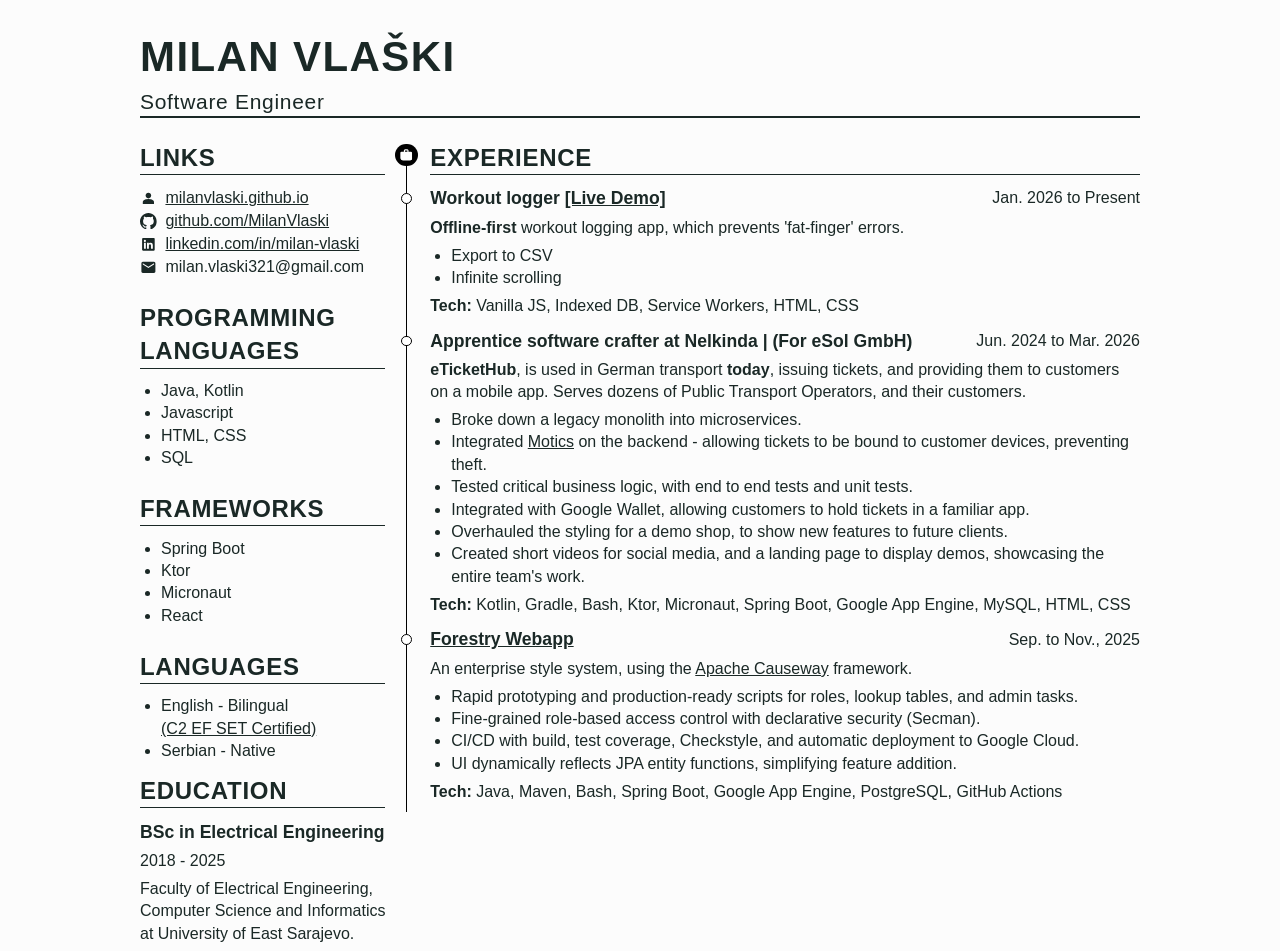
==== docs/index.html @ b19a23e2 "feat: docs not src" ====
<!DOCTYPE html>
<html lang="en">

<head>
    <meta charset="UTF-8">
    <meta name="viewport" content="width=device-width, initial-scale=1.0">
    <link rel="stylesheet" href="style.css">
    <title>Milan Vlaški</title>
</head>

<body>
    <!-- svg icons-->
    <svg style="display: none;">
        <symbol id="icon-mail" viewBox="0 -960 960 960">
            <path d="M160-160q-33 0-56.5-23.5T80-240v-480q0-33 23.5-56.5T160-800h640q33 0 56.5 23.5T880-720v480q0 33-23.5 56.5T800-160H160Zm320-280 320-200v-80L480-520 160-720v80l320 200Z" />
        </symbol>
        <symbol id="icon-linkedin" viewBox="0 0 1024 1024">
            <path d="M782.293333 782.464H668.586667v-178.218667c0-42.496-0.853333-97.194667-59.306667-97.194666-59.264 0-68.309333 46.250667-68.309333 94.08v181.333333h-113.749334V416h109.226667v49.92h1.493333c15.274667-28.757333 52.394667-59.178667 107.861334-59.178667 115.2 0 136.533333 75.861333 136.533333 174.549334v201.173333zM298.794667 365.866667a65.962667 65.962667 0 0 1-66.048-66.090667 66.048 66.048 0 1 1 66.005333 66.090667z m57.002666 416.597333H241.749333V416H355.84v366.464zM839.253333 128H184.704C153.301333 128 128 152.746667 128 183.338667v657.322666C128 871.253333 153.344 896 184.661333 896h654.421334C870.4 896 896 871.253333 896 840.661333V183.338667C896 152.746667 870.4 128 839.082667 128h0.128z" />
        </symbol>
        <symbol id="icon-github" viewBox="0 0 24 24">
            <path fill-rule="evenodd" clip-rule="evenodd" d="M12 0C5.37 0 0 5.37 0 12C0 17.31 3.435 21.795 8.205 23.385C8.805 23.49 9.03 23.13 9.03 22.815C9.03 22.53 9.015 21.585 9.015 20.58C6 21.135 5.22 19.845 4.98 19.17C4.845 18.825 4.26 17.76 3.75 17.475C3.33 17.25 2.73 16.695 3.735 16.68C4.68 16.665 5.355 17.55 5.58 17.91C6.66 19.725 8.385 19.215 9.075 18.9C9.18 18.12 9.495 17.595 9.84 17.295C7.17 16.995 4.38 15.96 4.38 11.37C4.38 10.065 4.845 8.985 5.61 8.145C5.49 7.845 5.07 6.615 5.73 4.965C5.73 4.965 6.735 4.65 9.03 6.195C9.99 5.925 11.01 5.79 12.03 5.79C13.05 5.79 14.07 5.925 15.03 6.195C17.325 4.635 18.33 4.965 18.33 4.965C18.99 6.615 18.57 7.845 18.45 8.145C19.215 8.985 19.68 10.05 19.68 11.37C19.68 15.975 16.875 16.995 14.205 17.295C14.64 17.67 15.015 18.39 15.015 19.515C15.015 21.12 15 22.41 15 22.815C15 23.13 15.225 23.505 15.825 23.385C18.2072 22.5808 20.2773 21.0498 21.7438 19.0074C23.2103 16.9651 23.9994 14.5143 24 12C24 5.37 18.63 0 12 0Z" />
        </symbol>
        <symbol id="icon-profile" viewBox="0 -960 960 960">
            <path d="M480-480q-66 0-113-47t-47-113q0-66 47-113t113-47q66 0 113 47t47 113q0 66-47 113t-113 47ZM160-160v-112q0-34 17.5-62.5T224-378q62-31 126-46.5T480-440q66 0 130 15.5T736-378q29 15 46.5 43.5T800-272v112H160Z"/>
        </symbol>
        <symbol id="icon-school" viewBox="0 -960 960 960">
            <path d="M840-280v-276L480-360 40-600l440-240 440 240v320h-80ZM480-120 200-272v-200l280 152 280-152v200L480-120Z"/>
        </symbol>
        <symbol id="icon-work" viewBox="0 -960 960 960">
            <path d="M160-120q-33 0-56.5-23.5T80-200v-440q0-33 23.5-56.5T160-720h160v-80q0-33 23.5-56.5T400-880h160q33 0 56.5 23.5T640-800v80h160q33 0 56.5 23.5T880-640v440q0 33-23.5 56.5T800-120H160Zm240-600h160v-80H400v80Z"/>
        </symbol>
        <symbol id="person" viewBox="0 -960 960 960">
            <path d="M367-527q-47-47-47-113t47-113q47-47 113-47t113 47q47 47 47 113t-47 113q-47 47-113 47t-113-47ZM160-160v-112q0-34 17.5-62.5T224-378q62-31 126-46.5T480-440q66 0 130 15.5T736-378q29 15 46.5 43.5T800-272v112H160Z" />
        </symbol>
    </svg>

    <header>
        <h1>Milan Vlaški</h1>
        <p class="vocation">Software Engineer</p>
    </header>


    <main>


        <aside>

            <section class="links">
                <h2>Links</h2>
                <ul>
                    <li>
                        <svg><use href="#person"></use></svg>
                        <a href="https://milanvlaski.github.io/">milanvlaski.github.io</a>
                    </li>
                    <li>                        
                        <svg><use href="#icon-github"></use></svg>
                        <a href="https://github.com/MilanVlaski" target="_blank" rel="noopener noreferrer">github.com/MilanVlaski</a>
                    </li>
                    <li>                        
                        <svg><use href="#icon-linkedin"></use></svg>
                        <a href="https://linkedin.com/in/milan-vlaski">linkedin.com/in/milan-vlaski</a>
                    </li>
                    <li>
                        <svg><use href="#icon-mail"></use></svg>
                        <span>milan.vlaski321@gmail.com</span>
                    </li>
                </ul>
            </section>

            <!-- <section> -->
            <!-- <h2>Github</h2> -->
            <!-- </section> -->

            <section>
                <h2>Programming<br> Languages</h2>
                <ul>
                    <li>Java, Kotlin</li>
                    <li>Javascript</li>
                    <li>HTML, CSS</li>
                    <li>SQL</li>
                </ul>
            </section>

            <section>
                <h2>Frameworks</h2>
                <ul>
                    <li>Spring Boot</li>
                    <li>Ktor</li>
                    <li>Micronaut</li>
                    <li>React</li>
                </ul>
            </section>

            <section>
                <h2>Languages</h2>
                <ul>
                    <li>English - Bilingual<br>
                        <a href="https://cert.efset.org/SCUx8u">
                            (C2 EF SET Certified)
                        </a>
                    </li>
                    <li>Serbian - Native</li>
                </ul>
            </section>

                <h2>Education</h2>
                <section>
                    <p>
                        <span>BSc in Electrical Engineering</span>
                        
                        <div>2018 - 2025</div>
                    </p>
                    <p>
                        Faculty of Electrical Engineering,<br> Computer Science and Informatics<br> at University of East Sarajevo.
                    </p>
                </section>

        </aside>


        <article>

            <!-- <article>
                <svg><use href="#icon-profile"></use></svg>
                <h2>Profile</h2>
                <p>I build software that solves problems end-to-end.</p>
            </article> -->

            <article class="work-experience">
            <svg><use href="#icon-work"></use></svg>
                <h2>Experience</h2>

                <section>
                    <p>
                        <span>Workout logger <a href="https://milanvlaski.github.io/workout-logger/" target="_blank" rel="noopener noreferrer">[Live Demo]</a></span>
                        <span>Jan. 2026 to Present</span>
                    </p>
                    <p><strong>Offline-first</strong> workout logging app, which prevents 'fat-finger' errors.</p>
                    <ul>
                        <li>Export to CSV</li>
                        <li>Infinite scrolling</li>
                    </ul>
                    <p><strong>Tech: </strong> Vanilla JS, Indexed DB, Service Workers, HTML, CSS</p>
                </section>
                <section>
                    <p>
                        <!-- TODO make this a hgroup > heading + p. Also, everywhere below.-->
                        <span>Apprentice software crafter at Nelkinda | (For eSol GmbH)</span>
                        <span>Jun. 2024 to Mar. 2026</span>
                    </p>
                    <p><strong>eTicketHub</strong>, is used in German transport <strong>today</strong>, issuing tickets, and providing them to customers on a mobile app. Serves dozens of Public Transport Operators, and their customers.</p>
                    <ul>
                        <li>Broke down a legacy monolith into microservices.</li>
                        <li>Integrated <a href="https://www.eticket-deutschland.de/en/motics/" target="_blank" rel="noopener noreferrer">Motics</a> on the backend - allowing tickets to be bound to customer devices, preventing theft.</li>
                        <li>Tested critical business logic, with end to end tests and unit tests.</li>
                        <li>Integrated with Google Wallet, allowing customers to hold tickets in a familiar app.</li>
                        <li>Overhauled the styling for a demo shop, to show new features to future clients.</li>
                        <li>Created short videos for social media, and a landing page to display demos, showcasing the entire team's work.</li>
                    </ul>
                    <p><strong>Tech: </strong>Kotlin, Gradle, Bash, Ktor, Micronaut, Spring Boot, Google App Engine, MySQL, HTML, CSS</p>
                </section>

                <section>
                    <p>
                        <span><a href="https://github.com/MilanVlaski/forestry" target="_blank" rel="noopener noreferrer">Forestry Webapp</a></span>
                        <span>Sep. to Nov., 2025</span>
                    </p>
                    <p>An enterprise style system, using the <a href="https://causeway.apache.org" target="_blank" rel="noopener noreferrer">Apache Causeway</a> framework.</p> 
                    <ul>
                        <li>Rapid prototyping and production-ready scripts for roles, lookup tables, and admin tasks.</li>
                        <li>Fine-grained role-based access control with declarative security (Secman).</li>
                        <li>CI/CD with build, test coverage, Checkstyle, and automatic deployment to Google Cloud.</li>
                        <li>UI dynamically reflects JPA entity functions, simplifying feature addition.</li>
                    </ul>
                    <p><strong>Tech: </strong>Java, Maven, Bash, Spring Boot, Google App Engine, PostgreSQL, GitHub Actions</p>
                </section>

                <!-- <section>
                    <p>
                        <span><a href="https://github.com/MilanVlaski/RACIS" target="_blank" rel="noopener noreferrer">Rent a car information system</a></span>
                        <span>2023</span>
                    </p>
                    <p>This system allows data management for car rentals. It generates a user interface from database metadata. A fun university project.
                </section> -->

            </article>

            <!-- <article>
                <svg><use href="#icon-school"></use></svg>
                <h2>Education</h2>
                <section>
                    <p>
                        <span>Bachelor's degree in Electrical Engineering</span>
                        <span>2018 - 2025</span>
                    </p>
                    <p>
                        Faculty of Electrical Engineering, Computer Science and Informatics at University of East Sarajevo
                    </p>
                </section>
            </article> -->

        </article>
        </main>
</body>

</html>
---- docs/style.css ----
@font-face {
  font-family: 'Roboto';
  src: url('Roboto-VariableFont_wdth,wght.ttf') format('ttf');
  font-weight: 100 900;
  font-style: normal;
}

/* Common - Start*/
:root,
:host {

    --color-accent: hsl(350 50 0);
    --color-neutral: hsl(0 0 99);
    --color-primary: hsl(170 21 25);
    --color-neutral-text: hsl(from var(--color-primary) h s calc(l - 12));

    --color-accent-inverse: hsl(0 100 100);
    --color-primary-inverse: hsl(0 100 100);

    /* Used on elements, by default */
    --color: var(--color-accent);
    --color-inverse: var(--color-accent-inverse);

    --font-family: "Roboto", sans-serif;
    --heading-font-family: sans-serif;

    --spacing: 0.8rem;
    font-size: 14px;

    scroll-behavior: smooth;

    --page-size: 1000px;
}



.primary {
    --color: var(--color-primary);
    --color-inverse: var(--color-primary-inverse);
}

.accent {
    --color: var(--color-accent);
    --color-inverse: var(--color-accent-inverse);
}

/* Reset */
*,
*::before,
*::after {
    box-sizing: border-box;
}

body {
    background-color: var(--color-neutral);
    font-family: var(--font-family);
    font-size: 16px;
    /* font-size: clamp(1rem, 1vw + 0.5rem, 1.4rem); */
    color: var(--color-neutral-text);

    margin: 0;
    line-height: 1.4;

    /* Push the footer to the bottom on short pages */
    display: flex;
    flex-direction: column;
    min-height: 100vh;
}

svg {
    fill: currentColor;
}


img,
picture {
    max-width: 100%;
    display: block;
}

a {
    color: var(--color-neutral-text);
}

/* Makes it A4 */
body {
    max-width: var(--page-size);
    margin-inline: auto;
}

/* @page {
    size: A4;
} */

/* Can be used for reponsiveness */
.container {
    max-width: 50em;
    margin-inline: auto;
    width: 100%;
}

@media (max-width: 50em) {
    .container {
        margin-inline: 0;
    }
}
/* Common -End */

h1 {
    margin: 0;
    font-size: 3rem;
}

header .vocation {
    font-size: 1.5rem;
    margin: 0;
}

header {
    border-bottom: 0.2rem solid var(--color-neutral-text);
}

h2 {
    border-bottom: 0.125rem solid var(--color-neutral-text);
}

body>main {
    display: flex;
    gap: calc(var(--spacing) * 4);
    margin-top: var(--spacing);
}

/* Makes the aside take up the width only the width it needs, without wrapping.
    Not meant to take up much space. Meant for lists, which are vertical.
 */

main>aside {
    flex: 0 0 auto;
}

aside section svg {
    --size: 1.2rem;
    width: var(--size);
    height: var(--size);
    margin-inline-end: 0.3rem;
}

ul {
    /* Same padding as aside section svg, icons*/
    padding-inline-start: 1.5rem;
}

aside section svg,
aside section svg+* {
    vertical-align: middle;
}


h1 {
    letter-spacing: 0.1rem;
}

h2, header p {
    letter-spacing: 0.05rem;
}



h1,
h2 {
    text-transform: uppercase;
}

/* Spacing - Start */
article section+section {
    margin-top: var(--spacing);
}
header {
    margin-top: calc(var(--spacing) * 2.5);
}
p,
ul {
    margin-block: calc(var(--spacing) / 2);
}
h2 {
    margin-block: var(--spacing);
}
aside section+section {
    margin-top: calc(var(--spacing) * 2);
}
/* Spacing - End */


section>p:first-child {
    display: flex;
    align-items: center;
}

/* Time spent */
section>p:first-child>span:first-child {
    flex: 1;
    font-weight: bold;
    font-size: 1.1em;
}

.links ul {
    list-style: none;
    padding: 0;
}


/* Icons and flair*/
body>main>article {
    --icon-offset: -2.5rem;
    --size: 1.6rem;
    --padding: calc(var(--size) * 0.14);
    --line-width: 0.1rem;
}

body>main>article svg {
    width: var(--size);
    height: var(--size);
    background-color: var(--color-accent);
    fill: var(--color-accent-inverse);

    border-radius: 100px;
    padding: var(--padding);

    position: absolute;
    left: var(--icon-offset);
    top: calc(var(--padding));
    vertical-align: middle;
}

body>main>article>section {
    position: relative;
}

body>main>article>article::before {
  content: "";
  position: absolute;   /* viewport-relative, ignores parent */
  top: var(--size);
  left: calc(var(--icon-offset) + (var(--size) - var(--line-width)) / 2);
  width: var(--line-width);
  height: calc(100% - 1rem);
  background: var(--color-accent);  /* bright color */
}

/* Briefcase icon is chunkier, and this makes it look smaller */ 
.work-experience svg {
    padding: 0.3rem;
}

body>main>article>article {
    position: relative;
}

body>main>article {
    position: relative;
}

article p:first-of-type::before {
    --size: 0.75rem;
    --width: 0.125rem;
    background: black;
    content: '';
    width: var(--size);
    height: var(--size);
    border-radius: 1000px;
    border: var(--width) solid var(--color-accent);
    background: var(--color-accent-inverse);
    position: absolute;
    left: calc(var(--icon-offset) + (var(--size) + var(--width)) / 2);
}
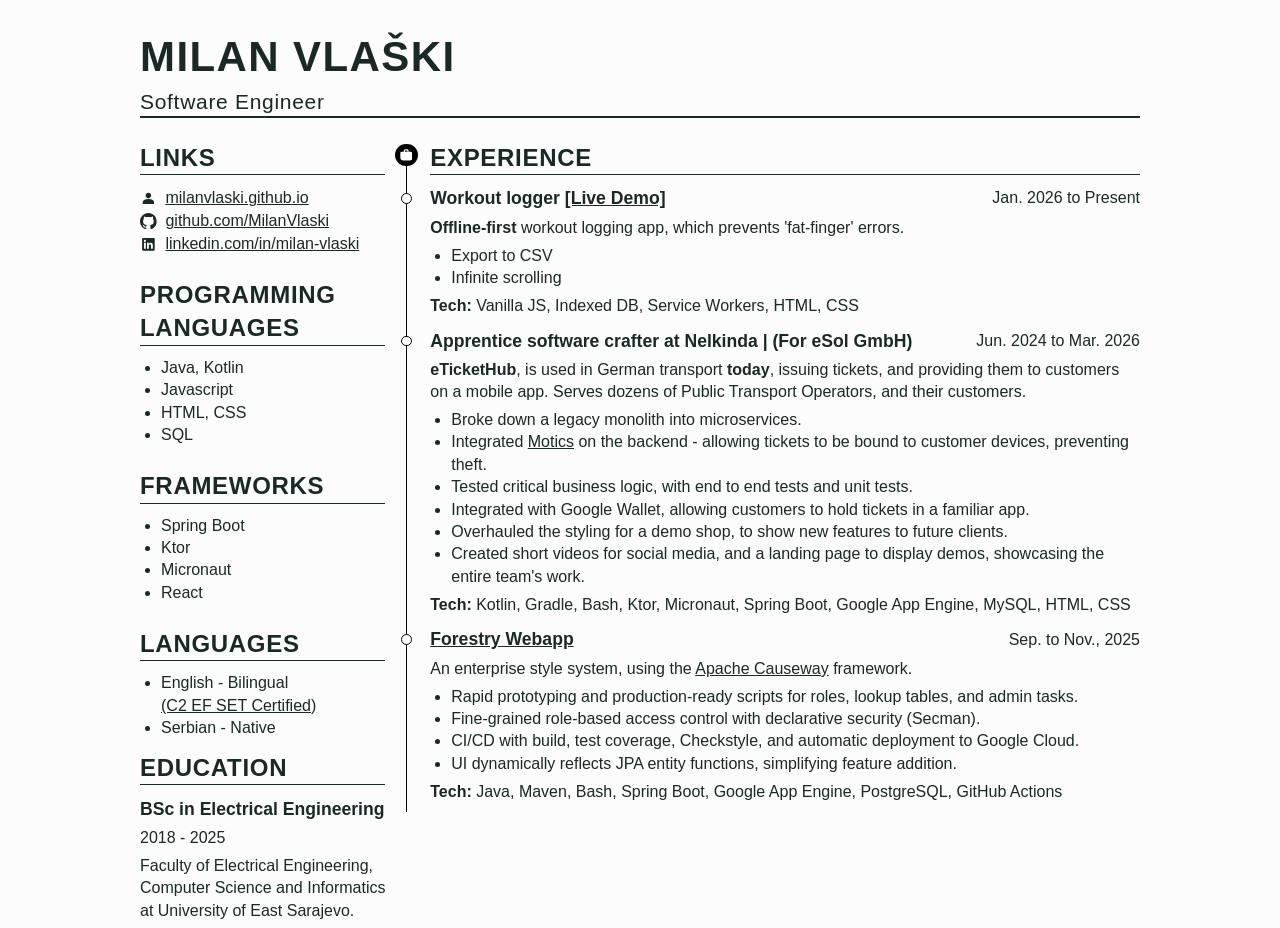
==== commit 08f2f3eb: "fix: remove email from online cv, to prevent bots taking it" ====
--- a/docs/index.html
+++ b/docs/index.html
@@ -59,10 +59,6 @@
                     <li>                        
                         <svg><use href="#icon-linkedin"></use></svg>
                         <a href="https://linkedin.com/in/milan-vlaski">linkedin.com/in/milan-vlaski</a>
-                    </li>
-                    <li>
-                        <svg><use href="#icon-mail"></use></svg>
-                        <span>milan.vlaski321@gmail.com</span>
                     </li>
                 </ul>
             </section>
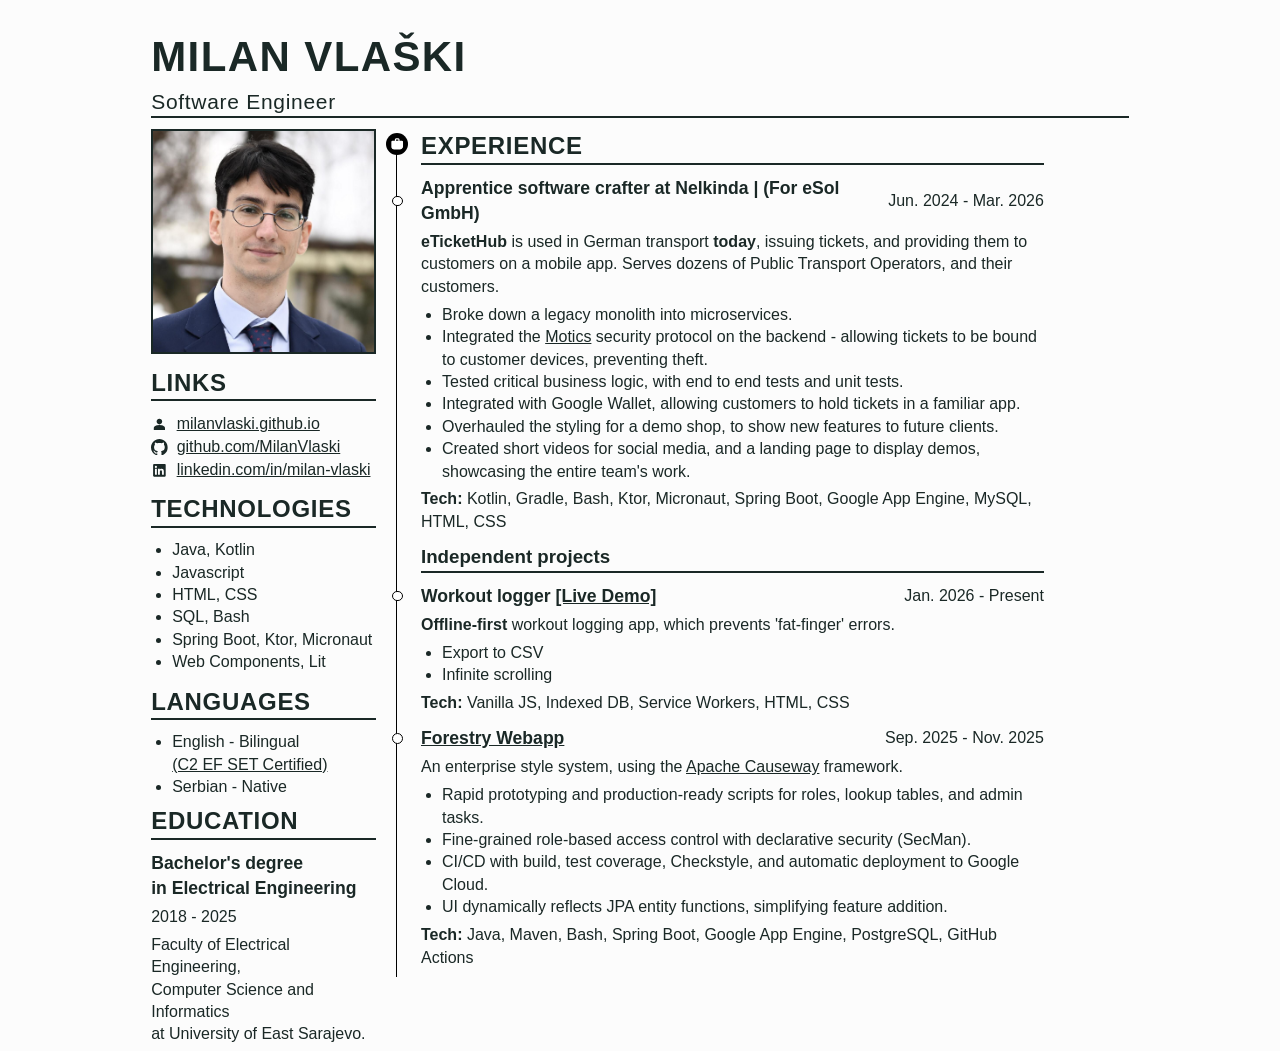
==== commit fc0c372a: "feat: add image, merge technologies lists and personal projects" ====
--- a/docs/index.html
+++ b/docs/index.html
@@ -35,8 +35,10 @@
     </svg>
 
     <header>
-        <h1>Milan Vlaški</h1>
-        <p class="vocation">Software Engineer</p>
+        <hgroup>
+            <h1>Milan Vlaški</h1>
+            <p class="vocation">Software Engineer</p>
+        </hgroup>
     </header>
 
 
@@ -44,13 +46,14 @@
 
 
         <aside>
+        <img src="./assets/img/portrait_square.jpg" alt="Picture of Milan Vlaški">
 
             <section class="links">
                 <h2>Links</h2>
                 <ul>
                     <li>
                         <svg><use href="#person"></use></svg>
-                        <a href="https://milanvlaski.github.io/">milanvlaski.github.io</a>
+                        <a href="https://milanvlaski.github.io/" target="_blank" rel="noopener noreferrer">milanvlaski.github.io</a>
                     </li>
                     <li>                        
                         <svg><use href="#icon-github"></use></svg>
@@ -58,7 +61,7 @@
                     </li>
                     <li>                        
                         <svg><use href="#icon-linkedin"></use></svg>
-                        <a href="https://linkedin.com/in/milan-vlaski">linkedin.com/in/milan-vlaski</a>
+                        <a href="https://linkedin.com/in/milan-vlaski" target="_blank" rel="noopener noreferrer">linkedin.com/in/milan-vlaski</a>
                     </li>
                 </ul>
             </section>
@@ -68,22 +71,14 @@
             <!-- </section> -->
 
             <section>
-                <h2>Programming<br> Languages</h2>
+                <h2>Technologies</h2>
                 <ul>
                     <li>Java, Kotlin</li>
                     <li>Javascript</li>
                     <li>HTML, CSS</li>
-                    <li>SQL</li>
-                </ul>
-            </section>
-
-            <section>
-                <h2>Frameworks</h2>
-                <ul>
-                    <li>Spring Boot</li>
-                    <li>Ktor</li>
-                    <li>Micronaut</li>
-                    <li>React</li>
+                    <li>SQL, Bash</li>
+                    <li>Spring Boot, Ktor, Micronaut</li>
+                    <li>Web Components, Lit</li>
                 </ul>
             </section>
 
@@ -102,7 +97,7 @@
                 <h2>Education</h2>
                 <section>
                     <p>
-                        <span>BSc in Electrical Engineering</span>
+                        <span>Bachelor's degree<br>in Electrical Engineering</span>
                         
                         <div>2018 - 2025</div>
                     </p>
@@ -116,11 +111,6 @@
 
         <article>
 
-            <!-- <article>
-                <svg><use href="#icon-profile"></use></svg>
-                <h2>Profile</h2>
-                <p>I build software that solves problems end-to-end.</p>
-            </article> -->
 
             <article class="work-experience">
             <svg><use href="#icon-work"></use></svg>
@@ -128,8 +118,28 @@
 
                 <section>
                     <p>
+                        <!-- TODO make this a hgroup > heading + p. Also, everywhere below.-->
+                        <span>Apprentice software crafter at Nelkinda | (For eSol GmbH)</span>
+                        <span>Jun. 2024 - Mar. 2026</span>
+                    </p>
+                    <p><strong>eTicketHub</strong> is used in German transport <strong>today</strong>, issuing tickets, and providing them to customers on a mobile app. Serves dozens of Public Transport Operators, and their customers.</p>
+                    <ul>
+                        <li>Broke down a legacy monolith into microservices.</li>
+                        <li>Integrated the <a href="https://www.eticket-deutschland.de/en/motics/" target="_blank" rel="noopener noreferrer">Motics</a> security protocol on the backend - allowing tickets to be bound to customer devices, preventing theft.</li>
+                        <li>Tested critical business logic, with end to end tests and unit tests.</li>
+                        <li>Integrated with Google Wallet, allowing customers to hold tickets in a familiar app.</li>
+                        <li>Overhauled the styling for a demo shop, to show new features to future clients.</li>
+                        <li>Created short videos for social media, and a landing page to display demos, showcasing the entire team's work.</li>
+                    </ul>
+                    <p><strong>Tech: </strong>Kotlin, Gradle, Bash, Ktor, Micronaut, Spring Boot, Google App Engine, MySQL, HTML, CSS</p>
+                </section>
+
+                <h3>Independent projects</h3>
+
+                <section>
+                    <p>
                         <span>Workout logger <a href="https://milanvlaski.github.io/workout-logger/" target="_blank" rel="noopener noreferrer">[Live Demo]</a></span>
-                        <span>Jan. 2026 to Present</span>
+                        <span>Jan. 2026 - Present</span>
                     </p>
                     <p><strong>Offline-first</strong> workout logging app, which prevents 'fat-finger' errors.</p>
                     <ul>
@@ -138,62 +148,22 @@
                     </ul>
                     <p><strong>Tech: </strong> Vanilla JS, Indexed DB, Service Workers, HTML, CSS</p>
                 </section>
-                <section>
-                    <p>
-                        <!-- TODO make this a hgroup > heading + p. Also, everywhere below.-->
-                        <span>Apprentice software crafter at Nelkinda | (For eSol GmbH)</span>
-                        <span>Jun. 2024 to Mar. 2026</span>
-                    </p>
-                    <p><strong>eTicketHub</strong>, is used in German transport <strong>today</strong>, issuing tickets, and providing them to customers on a mobile app. Serves dozens of Public Transport Operators, and their customers.</p>
-                    <ul>
-                        <li>Broke down a legacy monolith into microservices.</li>
-                        <li>Integrated <a href="https://www.eticket-deutschland.de/en/motics/" target="_blank" rel="noopener noreferrer">Motics</a> on the backend - allowing tickets to be bound to customer devices, preventing theft.</li>
-                        <li>Tested critical business logic, with end to end tests and unit tests.</li>
-                        <li>Integrated with Google Wallet, allowing customers to hold tickets in a familiar app.</li>
-                        <li>Overhauled the styling for a demo shop, to show new features to future clients.</li>
-                        <li>Created short videos for social media, and a landing page to display demos, showcasing the entire team's work.</li>
-                    </ul>
-                    <p><strong>Tech: </strong>Kotlin, Gradle, Bash, Ktor, Micronaut, Spring Boot, Google App Engine, MySQL, HTML, CSS</p>
-                </section>
 
                 <section>
                     <p>
                         <span><a href="https://github.com/MilanVlaski/forestry" target="_blank" rel="noopener noreferrer">Forestry Webapp</a></span>
-                        <span>Sep. to Nov., 2025</span>
+                        <span>Sep. 2025 - Nov. 2025</span>
                     </p>
-                    <p>An enterprise style system, using the <a href="https://causeway.apache.org" target="_blank" rel="noopener noreferrer">Apache Causeway</a> framework.</p> 
+                    <p>An enterprise style system, using the <a href="https://causeway.apache.org" target="_blank" rel="noopener noreferrer">Apache Causeway</a> framework.</p>
                     <ul>
                         <li>Rapid prototyping and production-ready scripts for roles, lookup tables, and admin tasks.</li>
-                        <li>Fine-grained role-based access control with declarative security (Secman).</li>
+                        <li>Fine-grained role-based access control with declarative security (SecMan).</li>
                         <li>CI/CD with build, test coverage, Checkstyle, and automatic deployment to Google Cloud.</li>
                         <li>UI dynamically reflects JPA entity functions, simplifying feature addition.</li>
                     </ul>
                     <p><strong>Tech: </strong>Java, Maven, Bash, Spring Boot, Google App Engine, PostgreSQL, GitHub Actions</p>
                 </section>
-
-                <!-- <section>
-                    <p>
-                        <span><a href="https://github.com/MilanVlaski/RACIS" target="_blank" rel="noopener noreferrer">Rent a car information system</a></span>
-                        <span>2023</span>
-                    </p>
-                    <p>This system allows data management for car rentals. It generates a user interface from database metadata. A fun university project.
-                </section> -->
-
             </article>
-
-            <!-- <article>
-                <svg><use href="#icon-school"></use></svg>
-                <h2>Education</h2>
-                <section>
-                    <p>
-                        <span>Bachelor's degree in Electrical Engineering</span>
-                        <span>2018 - 2025</span>
-                    </p>
-                    <p>
-                        Faculty of Electrical Engineering, Computer Science and Informatics at University of East Sarajevo
-                    </p>
-                </section>
-            </article> -->
 
         </article>
         </main>
--- a/docs/style.css
+++ b/docs/style.css
@@ -30,6 +30,10 @@
     scroll-behavior: smooth;
 
     --page-size: 1000px;
+
+    --border: 1px solid var(--color-neutral-text);
+    --thick-border: 2px solid var(--color-neutral-text);
+    --profile-width: 225px;
 }
 
 
@@ -117,16 +121,16 @@
 }
 
 header {
-    border-bottom: 0.2rem solid var(--color-neutral-text);
+    border-bottom: var(--thick-border);
 }
 
 h2 {
-    border-bottom: 0.125rem solid var(--color-neutral-text);
+    border-bottom: var(--thick-border);
 }
 
 body>main {
     display: flex;
-    gap: calc(var(--spacing) * 4);
+    column-gap: calc(var(--spacing) * 4);
     margin-top: var(--spacing);
 }
 
@@ -135,7 +139,7 @@
  */
 
 main>aside {
-    flex: 0 0 auto;
+    flex: 0 0 var(--profile-width);
 }
 
 aside section svg {
@@ -171,6 +175,20 @@
     text-transform: uppercase;
 }
 
+body > header,
+body > main {
+	margin-inline: var(--spacing);
+}
+
+body > main > article {
+	max-width : 70ch;
+}
+
+body > main  {
+	flex-wrap: wrap;
+	flex-direction: row;
+}
+
 /* Spacing - Start */
 article section+section {
     margin-top: var(--spacing);
@@ -183,10 +201,12 @@
     margin-block: calc(var(--spacing) / 2);
 }
 h2 {
-    margin-block: var(--spacing);
-}
-aside section+section {
-    margin-top: calc(var(--spacing) * 2);
+    margin-block-end: var(--spacing);
+    /* bad choice of override led me to this >.< */
+    margin-top: 0;
+}
+aside section {
+    margin-top: calc(var(--spacing));
 }
 /* Spacing - End */
 
@@ -241,7 +261,7 @@
   position: absolute;   /* viewport-relative, ignores parent */
   top: var(--size);
   left: calc(var(--icon-offset) + (var(--size) - var(--line-width)) / 2);
-  width: var(--line-width);
+  width: 1px;
   height: calc(100% - 1rem);
   background: var(--color-accent);  /* bright color */
 }
@@ -272,3 +292,15 @@
     position: absolute;
     left: calc(var(--icon-offset) + (var(--size) + var(--width)) / 2);
 }
+
+main > aside img {
+    max-width: var(--profile-width);
+    width: 100%;
+    display: block;
+    border: var(--thick-border);
+}
+
+main > article h3{
+    border-bottom: var(--thick-border);
+    margin-block: var(--spacing);
+}
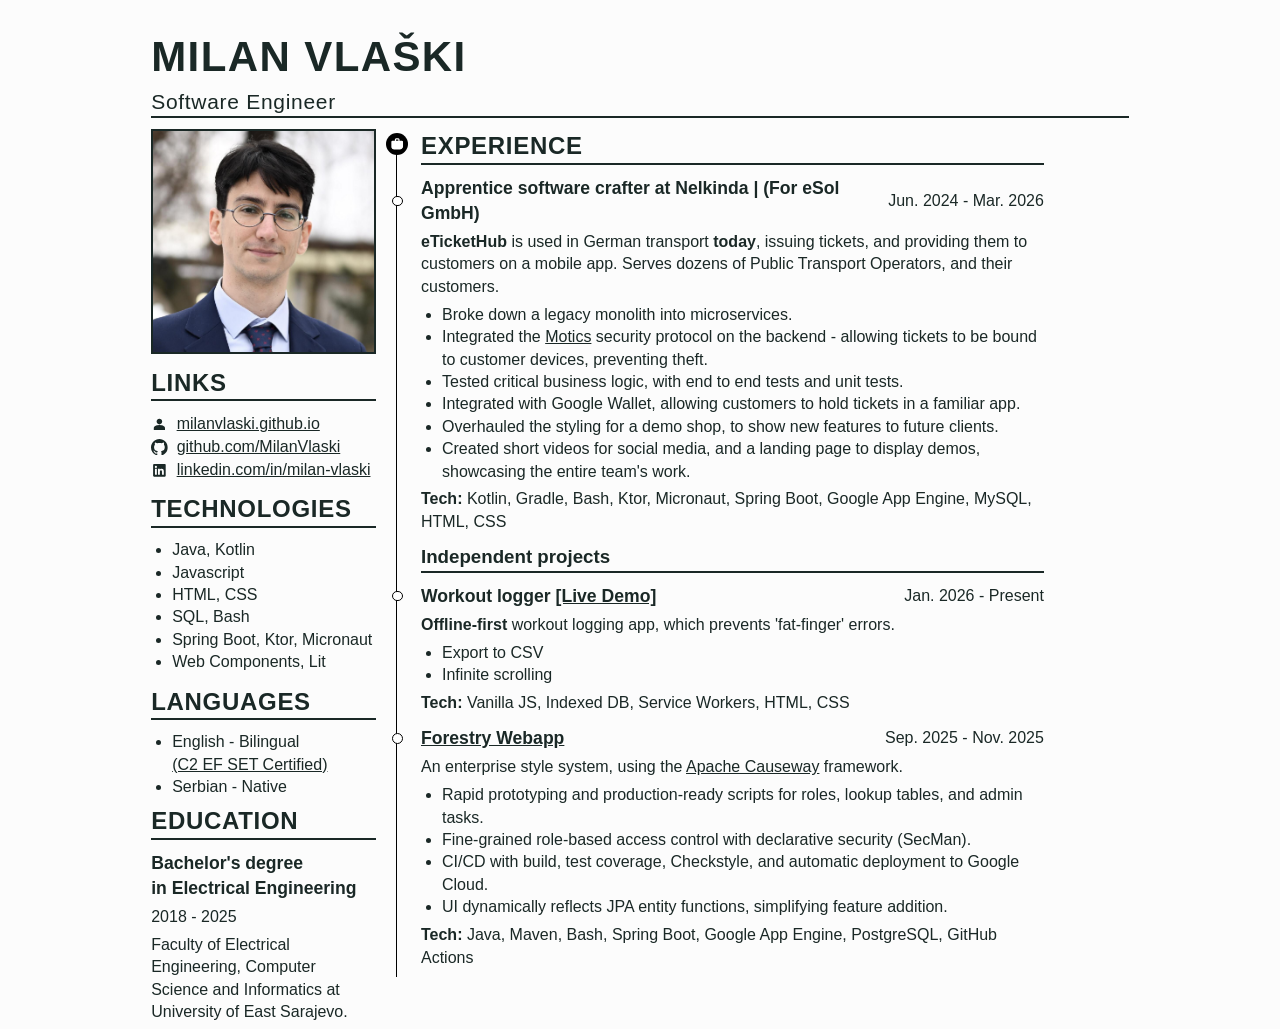
==== commit a9defc59: "fix: remove br" ====
--- a/docs/index.html
+++ b/docs/index.html
@@ -66,10 +66,6 @@
                 </ul>
             </section>
 
-            <!-- <section> -->
-            <!-- <h2>Github</h2> -->
-            <!-- </section> -->
-
             <section>
                 <h2>Technologies</h2>
                 <ul>
@@ -102,7 +98,7 @@
                         <div>2018 - 2025</div>
                     </p>
                     <p>
-                        Faculty of Electrical Engineering,<br> Computer Science and Informatics<br> at University of East Sarajevo.
+                        Faculty of Electrical Engineering, Computer Science and Informatics at University of East Sarajevo.
                     </p>
                 </section>
 
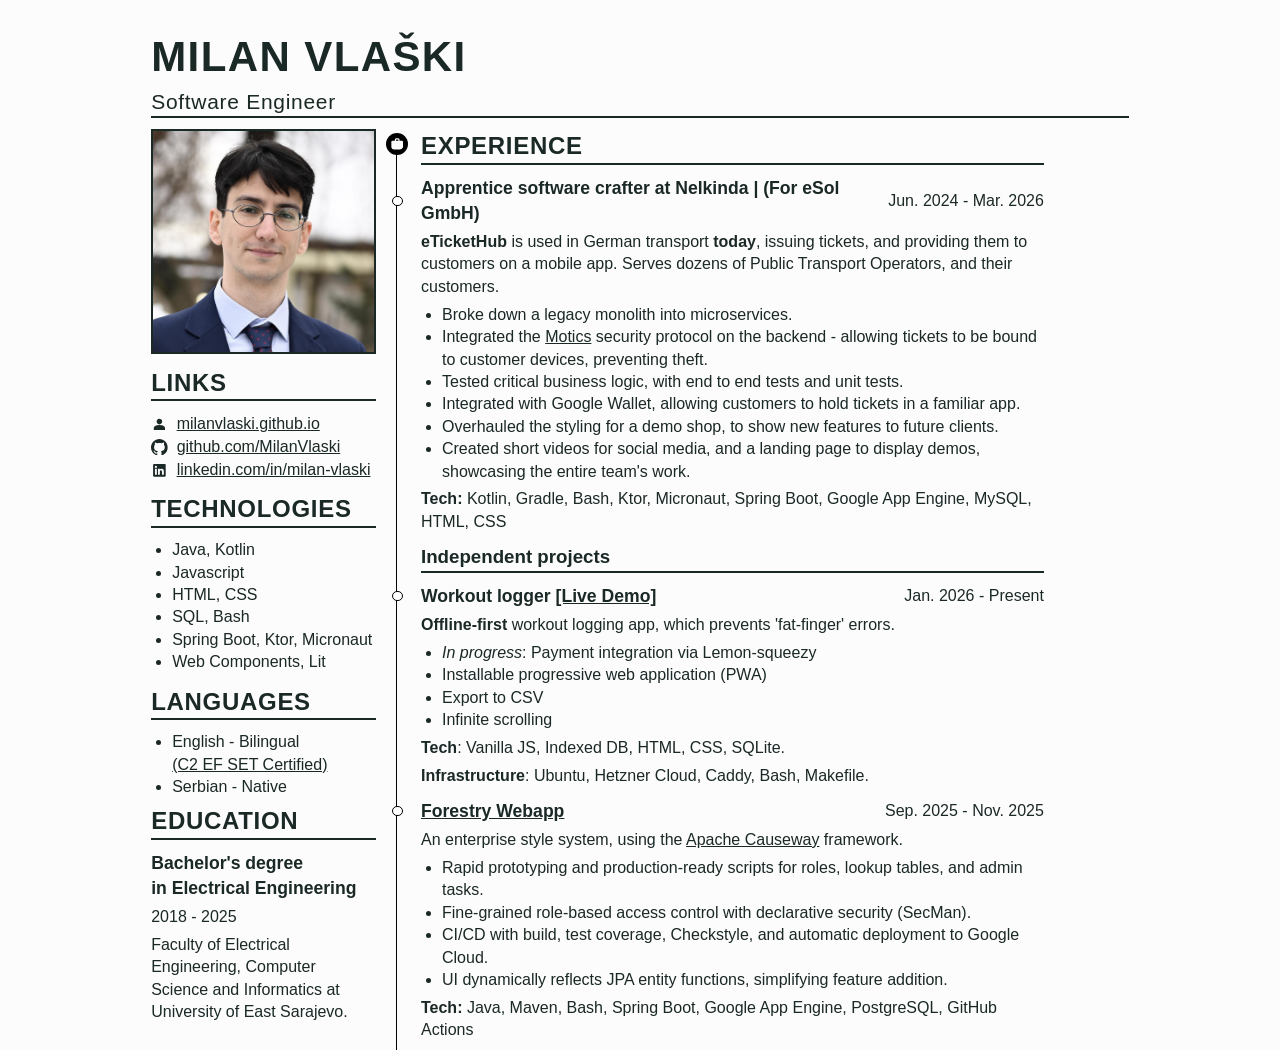
==== commit 4d182751: "feat: add hetzner to cv" ====
--- a/docs/index.html
+++ b/docs/index.html
@@ -139,10 +139,13 @@
                     </p>
                     <p><strong>Offline-first</strong> workout logging app, which prevents 'fat-finger' errors.</p>
                     <ul>
+                        <li><i>In progress</i>: Payment integration via Lemon-squeezy</li>
+                        <li>Installable progressive web application (PWA)</li>
                         <li>Export to CSV</li>
                         <li>Infinite scrolling</li>
                     </ul>
-                    <p><strong>Tech: </strong> Vanilla JS, Indexed DB, Service Workers, HTML, CSS</p>
+                    <p><b>Tech</b>: Vanilla JS, Indexed DB, HTML, CSS, SQLite. </p>
+                    <p><b>Infrastructure</b>: Ubuntu, Hetzner Cloud, Caddy, Bash, Makefile.</p>
                 </section>
 
                 <section>
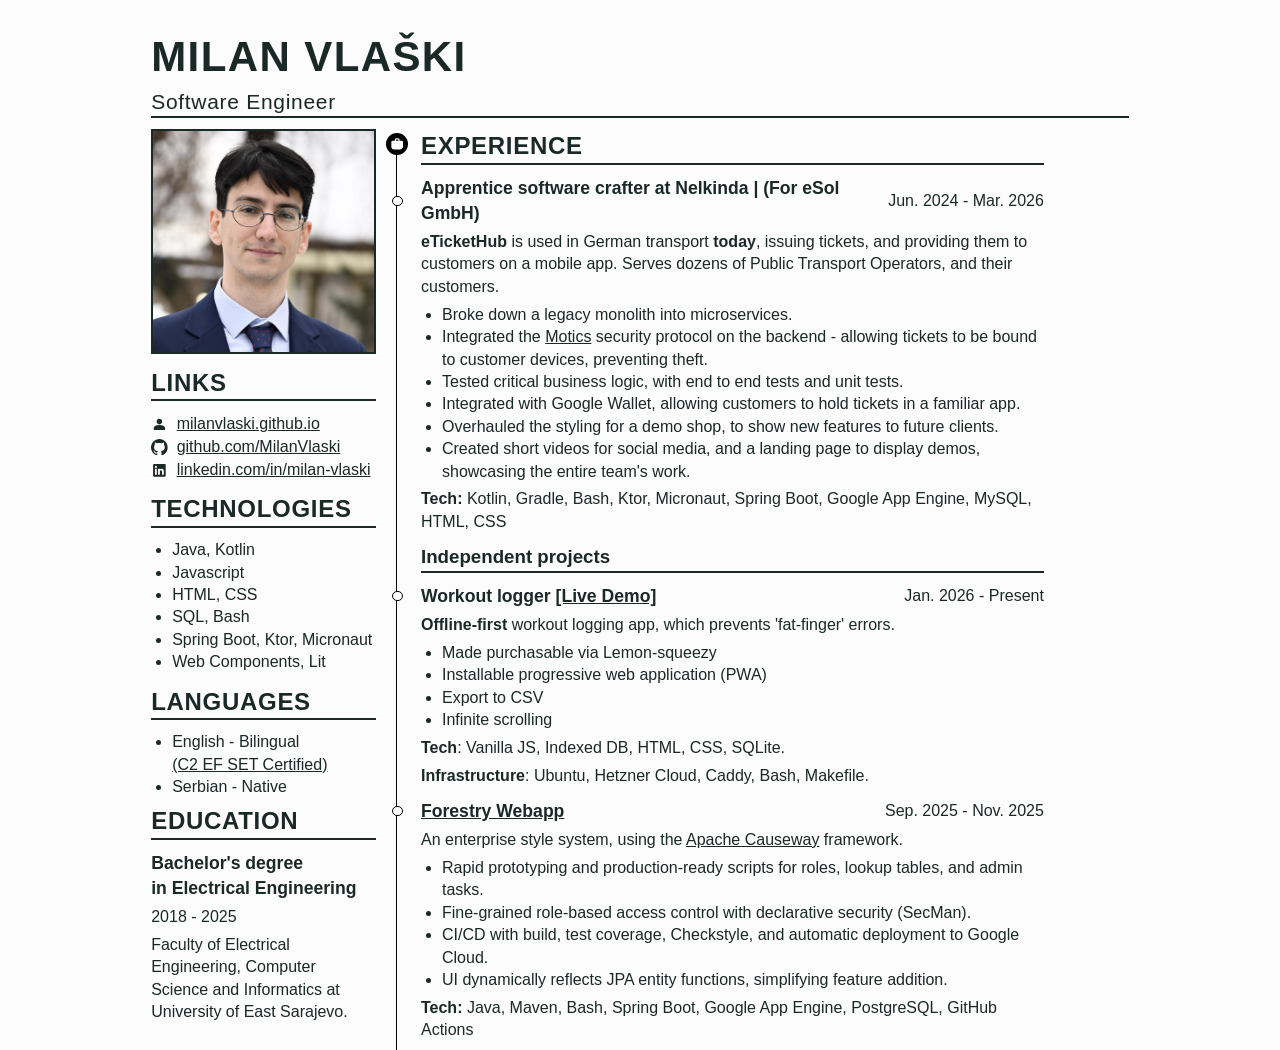
==== commit 312b9fbd: "feat: make purchasable" ====
--- a/docs/index.html
+++ b/docs/index.html
@@ -139,7 +139,7 @@
                     </p>
                     <p><strong>Offline-first</strong> workout logging app, which prevents 'fat-finger' errors.</p>
                     <ul>
-                        <li><i>In progress</i>: Payment integration via Lemon-squeezy</li>
+                        <li>Made purchasable via Lemon-squeezy</li>
                         <li>Installable progressive web application (PWA)</li>
                         <li>Export to CSV</li>
                         <li>Infinite scrolling</li>
